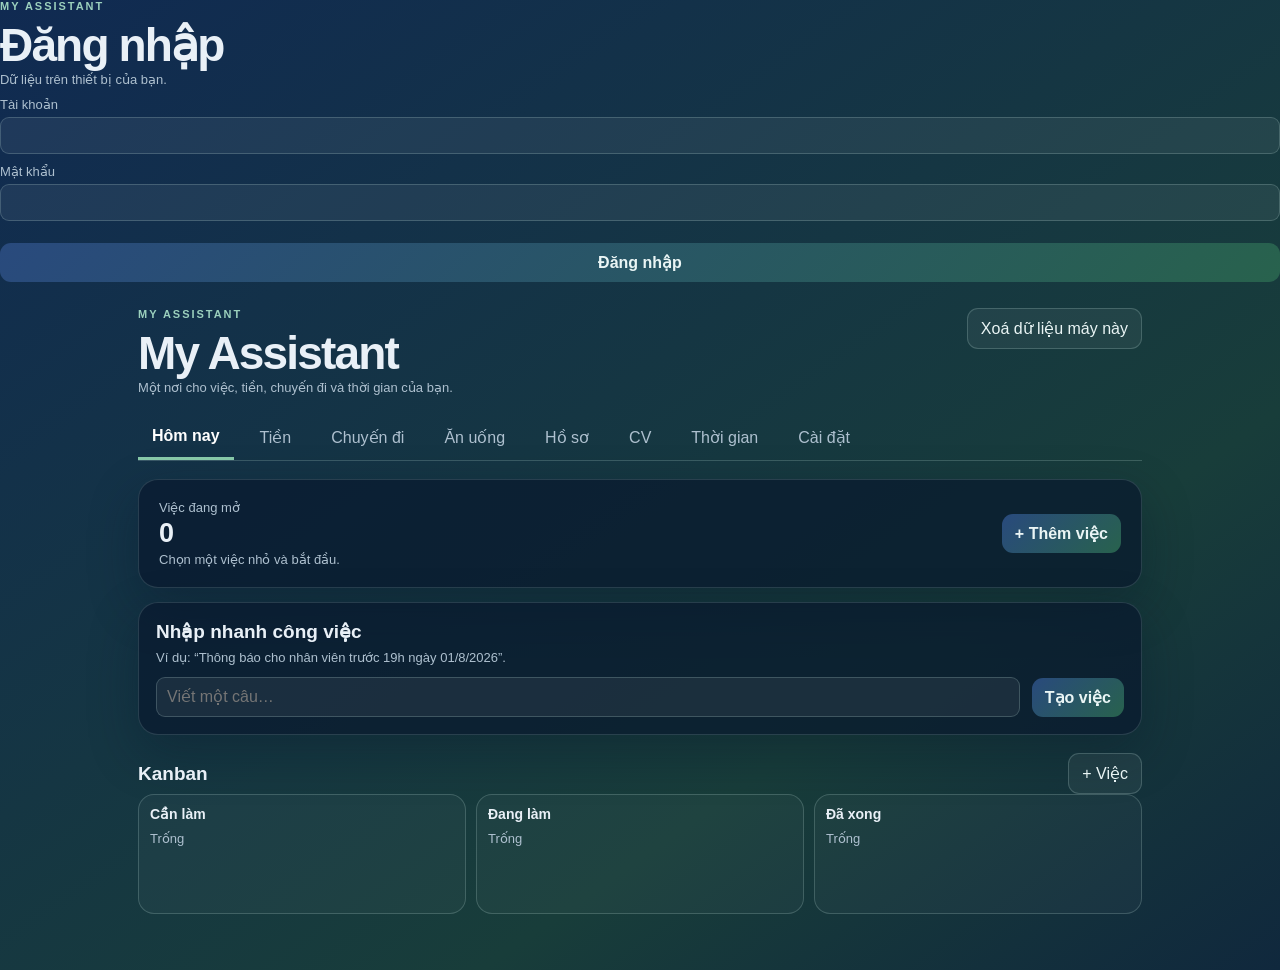
==== docs/index.html @ df16148d "Update index.html" ====
<!doctype html>
<html lang="vi"><head><meta charset="utf-8"><meta name="viewport" content="width=device-width,initial-scale=1,viewport-fit=cover"><meta name="theme-color" content="#18345f"><link rel="manifest" href="manifest.webmanifest"><link rel="stylesheet" href="styles.css"><title>My Assistant</title></head>
<body><div id="loginScreen" class="login-screen"><form id="loginForm" class="login-card"><p class="eyebrow">MY ASSISTANT</p><h1>Đăng nhập</h1><p class="sub">Dữ liệu trên thiết bị của bạn.</p><label>Tài khoản<input id="loginUser" autocomplete="username" required></label><label>Mật khẩu<input id="loginPass" type="password" autocomplete="current-password" required></label><button class="primary wide">Đăng nhập</button><p id="loginError" class="error"></p></form></div><main class="app">
<header><div><p class="eyebrow">MY ASSISTANT</p><h1>My Assistant</h1><p class="sub">Một nơi cho việc, tiền, chuyến đi và thời gian của bạn.</p></div><button id="clearBtn" class="ghost">Xoá dữ liệu máy này</button></header>
<nav id="tabs" class="tabs"><button class="active" data-tab="today">Hôm nay</button><button data-tab="money">Tiền</button><button data-tab="travel">Chuyến đi</button><button data-tab="food">Ăn uống</button><button data-tab="profile">Hồ sơ</button><button data-tab="cv">CV</button><button data-tab="time">Thời gian</button><button data-tab="settings">Cài đặt</button></nav>
<section id="today" class="page active"><div class="hero"><div><span>Việc đang mở</span><strong id="openCount">0</strong><small>Chọn một việc nhỏ và bắt đầu.</small></div><button class="primary" data-action="add-task">+ Thêm việc</button></div><article class="card quick"><h2>Nhập nhanh công việc</h2><p class="muted">Ví dụ: “Thông báo cho nhân viên trước 19h ngày 01/8/2026”.</p><div class="formline"><input id="quickTask" placeholder="Viết một câu…"><button class="primary" data-action="quick-task">Tạo việc</button></div></article><div class="section-title"><h2>Kanban</h2><button class="ghost" data-action="add-task">+ Việc</button></div><div id="kanban" class="kanban"></div></section>
<section id="money" class="page"><div class="section-title"><h2>Tiền & nợ</h2><div><button class="ghost" data-action="add-wallet">+ Tài khoản</button><button class="primary" data-action="add-expense">+ Giao dịch</button></div></div><div id="moneySummary" class="metric"></div><div class="segmented"><button class="active" data-period="month">Tháng</button><button data-period="week">Tuần</button><button data-period="year">Năm</button><button data-period="twoYears">2 năm</button></div><div id="moneyInsights" class="insights"></div><div class="two-col"><article class="card"><h2>Ví & tài khoản</h2><div id="wallets"></div></article><article class="card"><h2>Phân bổ dòng tiền</h2><div id="moneyChart" class="bar-chart"></div></article></div><div class="section-title"><h2>Giao dịch gần đây</h2><button class="ghost" data-action="add-debt">+ Khoản nợ</button></div><div id="expenses"></div><h2 class="subsection">Khoản nợ</h2><div id="debts"></div></section>
<section id="travel" class="page"><div class="section-title"><h2>Chuyến đi</h2><div><button class="ghost" data-action="open-apps-script">Gmail tự động</button><button class="primary" data-action="add-flight">+ Chuyến bay</button></div></div><p class="muted travel-note">Bản GitHub không thể tự đọc Gmail vì quyền riêng tư. Nút “Gmail tự động” mở bản Apps Script để nhập vé, booking, giao dịch và số dư.</p><div id="travelInsights" class="insights"></div><article class="card"><div class="section-title"><h2>Bản đồ chuyến đi</h2><span class="muted">Mở bản đồ khi cần · không dùng API</span></div><div id="tripMap" class="trip-map"></div></article><div class="two-col"><article class="card"><h2>Chuyến bay</h2><div id="flights"></div></article><article class="card"><div class="section-title"><h2>Khách sạn</h2><button class="ghost" data-action="add-hotel">+ Khách sạn</button></div><div id="hotels"></div></article></div></section>
<section id="food" class="page"><div class="section-title"><h2>Thực đơn gợi ý</h2><button class="primary" data-action="add-meal">+ Lưu món</button></div><div id="meals" class="cards"></div></section>
<section id="profile" class="page"><div class="section-title"><h2>Hồ sơ cá nhân</h2><button class="primary" data-action="edit-profile">Cập nhật</button></div><div id="profileCard" class="card"></div></section>
<section id="cv" class="page"><div class="section-title"><h2>CV</h2><button class="primary" data-action="add-cv">+ Lưu CV</button></div><div id="cvs" class="cards"></div></section>
<section id="time" class="page"><div class="hero"><div><span>Đang theo dõi</span><strong id="activeLabel">Chưa bắt đầu</strong><small id="activeTime">00:00:00</small></div><button id="stopBtn" class="stop" disabled>Dừng</button></div><div class="quick-buttons"><button data-kind="work">💼 Công việc</button><button data-kind="dead">🫥 Thời gian chết</button><button data-kind="travel">🚗 Di chuyển</button><button data-kind="sleep">😴 Ngủ</button><button data-kind="other">🌿 Khác</button></div><div class="two-col"><article class="card"><div class="section-title"><h2>Hôm nay</h2><input id="datePick" type="date"></div><div id="todayStats" class="stats"></div><div id="dayBar" class="bar"></div><div id="legend" class="legend"></div></article><article class="card"><h2>Sleep debt</h2><p class="muted">Mục tiêu <input id="targetSleep" type="number" min="4" max="12" step="0.5" value="8"> giờ/đêm</p><div class="sleep"><b id="sleepHours">0h 0m</b><span id="sleepDebt">Thiếu 56h 0m so với mục tiêu</span></div></article></div><article class="card"><div class="section-title"><h2>Dòng thời gian</h2><button id="exportBtn" class="ghost">Xuất CSV</button></div><div id="entries"></div></article></section>
<section id="settings" class="page"><div class="section-title"><h2>Cài đặt & tài khoản</h2><button class="ghost" data-action="logout">Đăng xuất</button></div><article class="card"><h2>Tạo tài khoản dùng chung</h2><p class="muted">Tạo tài khoản cho người thân/đồng đội dùng ké lịch và nhắc việc của bạn.</p><div class="formline"><input id="newUserName" placeholder="Tên tài khoản"><button class="primary" data-action="create-user">Tạo tài khoản</button></div><p id="generatedPassword" class="success"></p><div id="accounts" class="accounts"></div></article><article class="card"><h2>Người cùng lịch</h2><p class="muted">Chọn tài khoản được xem và nhận nhắc từ lịch trình hiện tại.</p><div class="formline"><select id="shareUser"></select><button class="primary" data-action="share-user">Thêm vào lịch</button></div><div id="sharedUsers" class="accounts"></div></article><article class="card"><h2>Nhắc nhau</h2><p class="muted">Bản GitHub Pages lưu cài đặt trên thiết bị. Muốn gửi email thật cho thành viên, hãy dùng bản Apps Script và cấu hình email/Google Calendar cho từng người.</p></article></section>
<dialog id="dialog"><form method="dialog" id="form"><div class="section-title"><h2 id="dialogTitle">Thêm</h2><button type="button" class="ghost" onclick="dialog.close()">Đóng</button></div><div id="fields"></div><button class="primary wide">Lưu</button></form></dialog><div id="toast"></div></main><script src="app.js"></script></body></html>
---- docs/styles.css ----
:root{font-family:ui-sans-serif,-apple-system,BlinkMacSystemFont,"Segoe UI",sans-serif;color:#e9f0f7;background:#0e203c;--line:#bfe0dc38;--muted:#aec0cf}*{box-sizing:border-box}body{margin:0;min-height:100vh;background:linear-gradient(145deg,#102a52,#183d3a 70%,#10283d)}button,input,textarea{font:inherit}button{cursor:pointer}.app{max-width:1040px;margin:auto;padding:26px 18px 56px}header,.section-title,.hero,.formline,.row,.tabs,.quick-buttons{display:flex;align-items:center;justify-content:space-between;gap:12px}header{align-items:flex-start;margin-bottom:20px}.eyebrow{font-size:11px;letter-spacing:.18em;color:#9bd0bd;font-weight:700;margin:0 0 6px}.sub,.muted,small{color:var(--muted);font-size:13px}h1,h2,h3,p{margin:0}h1{font-size:clamp(29px,6vw,46px);letter-spacing:-.04em}h2{font-size:19px}.tabs{justify-content:flex-start;overflow:auto;border-bottom:1px solid var(--line);margin-bottom:18px}.tabs button{background:transparent;border:0;color:var(--muted);padding:12px 14px;white-space:nowrap}.tabs button.active{color:#fff;border-bottom:3px solid #86c8a8;font-weight:700}.page{display:none}.page.active{display:block}.hero,.card,.metric{background:rgba(8,23,45,.68);border:1px solid rgba(190,225,221,.16);border-radius:20px;box-shadow:0 18px 50px #07152b55}.hero{padding:20px;margin-bottom:14px}.hero span,.hero small{display:block;color:var(--muted);font-size:13px}.hero strong{display:block;font-size:27px;margin:3px 0}.card{padding:17px;margin-bottom:14px}.metric{padding:18px;margin-bottom:14px}.metric span,.metric small{display:block;color:var(--muted)}.metric strong{display:block;font-size:27px;margin:4px 0}.primary,.ghost,.stop,.quick-buttons button{border-radius:11px;padding:10px 13px;border:1px solid var(--line);color:#eaf5f5;background:#ffffff0e}.primary{background:linear-gradient(135deg,#294a7d,#28624d);border:0;font-weight:700}.stop{background:#d96d78;color:#fff;border:0}.stop:disabled{opacity:.4}.wide{width:100%;margin-top:12px}.quick{margin-bottom:18px}.quick h2{margin-bottom:7px}.formline{justify-content:flex-start;margin-top:12px}.formline input{flex:1}.formline input,input,textarea{background:#ffffff10;color:#fff;border:1px solid var(--line);border-radius:9px;padding:10px}textarea{min-height:90px;width:100%;resize:vertical}label{display:grid;gap:5px;color:var(--muted);font-size:13px;margin:10px 0}.two-col{display:grid;grid-template-columns:1fr 1fr;gap:14px}.insights{display:grid;grid-template-columns:repeat(4,1fr);gap:10px;margin-bottom:14px}.mini{background:#ffffff0b;border:1px solid var(--line);border-radius:14px;padding:13px}.mini small{display:block}.mini b{display:block;color:#fff;font-size:19px;margin-top:5px}.segmented{display:flex;gap:6px;overflow:auto;margin-bottom:14px}.segmented button{background:#ffffff0b;color:var(--muted);border:1px solid var(--line);border-radius:99px;padding:8px 12px}.segmented button.active{background:#28624d;color:#fff}.row{padding:12px 0;border-bottom:1px solid #ffffff13}.row:last-child{border-bottom:0}.row>div{display:grid;gap:3px;min-width:0;flex:1}.row b{font-size:14px}.row button,.kanban-card button{background:#ffffff0b;color:#c5e4dc;border:1px solid var(--line);border-radius:8px;padding:6px 8px;font-size:12px}.positive{color:#86c8a8}.subsection{margin:20px 0 10px}.bar-chart>div{display:grid;grid-template-columns:1fr auto;gap:5px;margin:10px 0;font-size:13px}.bar-chart i{height:8px;background:#86c8a8;border-radius:5px;grid-column:1/-1}.cards{display:grid;gap:12px}.kanban{display:grid;grid-template-columns:repeat(3,1fr);gap:10px}.kanban-col{background:#ffffff08;border:1px solid var(--line);border-radius:16px;padding:11px;min-height:120px}.kanban-col h3{font-size:14px;margin-bottom:9px}.kanban-card{background:#0d2745;border:1px solid var(--line);border-radius:12px;padding:10px;margin-bottom:8px;display:grid;gap:7px}.kanban-card span{color:var(--muted);font-size:12px}.kanban-card div{display:flex;gap:5px;flex-wrap:wrap}.profile-grid{display:grid;grid-template-columns:170px 1fr;gap:12px}.profile-grid span{color:#fff}.quick-buttons{flex-wrap:wrap;justify-content:flex-start;margin-bottom:14px}.quick-buttons button{flex:1;min-width:130px}.stats{display:flex;gap:18px;flex-wrap:wrap;margin:16px 0}.stats b{display:block;font-size:21px}.stats span{color:var(--muted);font-size:12px}.bar{height:16px;display:flex;border-radius:9px;overflow:hidden;background:#ffffff12}.bar i{height:100%}.legend{display:flex;gap:10px;flex-wrap:wrap;margin-top:12px;color:var(--muted);font-size:12px}.sleep{margin-top:20px;padding:18px;border-radius:14px;background:#163353}.sleep b{font-size:24px;display:block}.sleep span{display:block;color:var(--muted);margin-top:5px}dialog{background:#102a47;color:#fff;border:1px solid var(--line);border-radius:18px;width:min(500px,calc(100% - 28px));padding:0}dialog::backdrop{background:#061425aa}dialog form{padding:18px}#toast{position:fixed;bottom:20px;left:50%;transform:translateX(-50%);background:#163c35;color:#fff;padding:11px 16px;border-radius:10px;display:none}#toast.show{display:block}
@media(max-width:720px){.app{padding:20px 13px 42px}.two-col,.kanban{grid-template-columns:1fr}.insights{grid-template-columns:repeat(2,1fr)}.section-title{align-items:flex-start}.section-title>div{display:flex;flex-wrap:wrap;gap:5px}.profile-grid{grid-template-columns:1fr;gap:3px}.profile-grid b{margin-top:8px}.row{align-items:flex-start;flex-wrap:wrap}.row>span{display:flex;gap:4px}.formline{align-items:stretch;flex-direction:column}.formline input,.formline button{width:100%}.tabs button{padding:11px 10px;font-size:13px}}
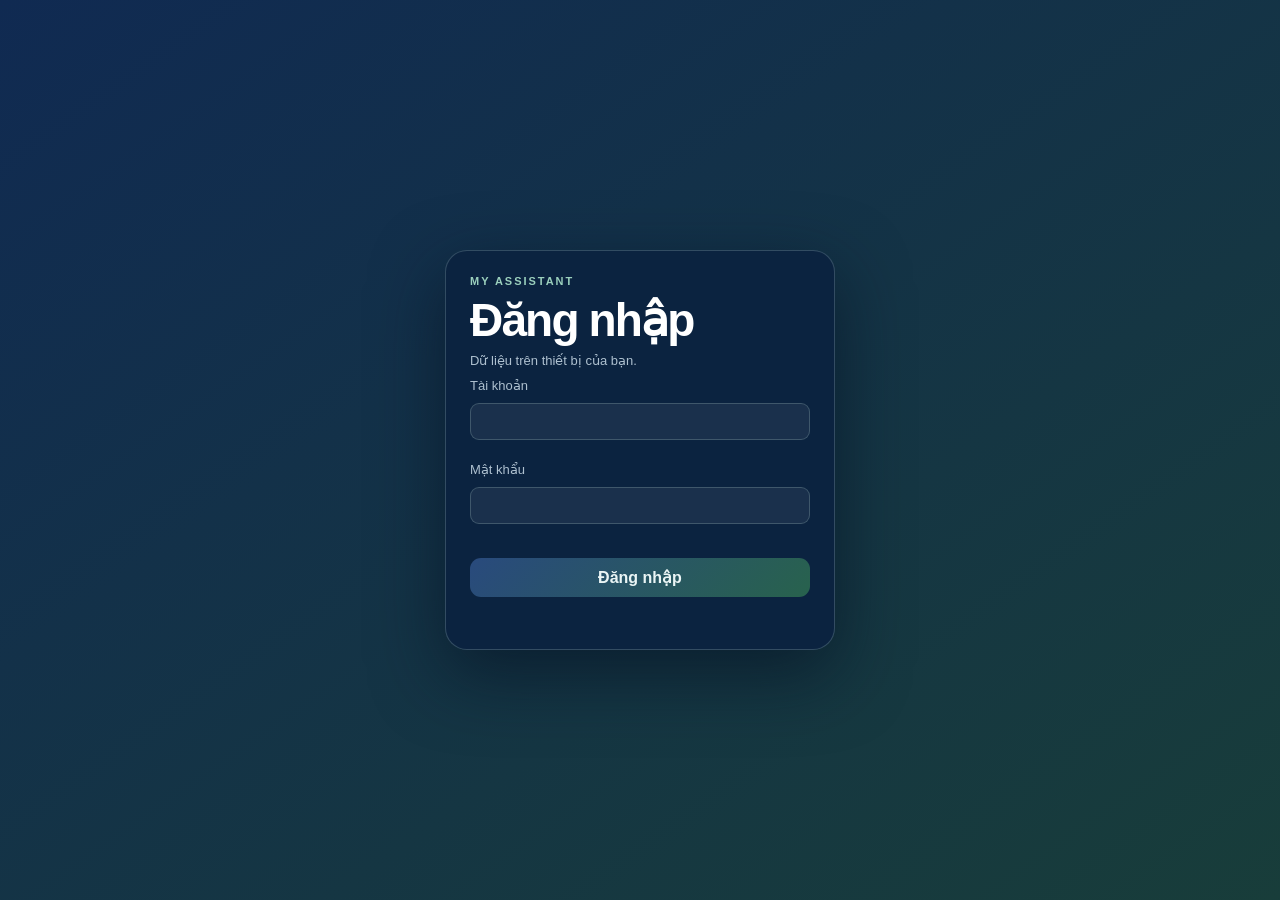
==== commit 513bdee7: "Lock app UI until login and add critical styles" ====
--- a/docs/index.html
+++ b/docs/index.html
@@ -1,4 +1,5 @@
 <!doctype html>
+<style>.app{display:none}.app.ready{display:block}.login-screen{position:fixed;inset:0;z-index:99;display:grid;place-items:center;background:#102a52;color:#fff;padding:20px}.login-screen.hidden{display:none}.login-card{width:min(390px,100%);padding:24px;background:#0b2340;border-radius:20px}.login-card input{display:block;width:100%;padding:10px;margin:5px 0 12px}</style>
 <html lang="vi"><head><meta charset="utf-8"><meta name="viewport" content="width=device-width,initial-scale=1,viewport-fit=cover"><meta name="theme-color" content="#18345f"><link rel="manifest" href="manifest.webmanifest"><link rel="stylesheet" href="styles.css"><title>My Assistant</title></head>
 <body><div id="loginScreen" class="login-screen"><form id="loginForm" class="login-card"><p class="eyebrow">MY ASSISTANT</p><h1>Đăng nhập</h1><p class="sub">Dữ liệu trên thiết bị của bạn.</p><label>Tài khoản<input id="loginUser" autocomplete="username" required></label><label>Mật khẩu<input id="loginPass" type="password" autocomplete="current-password" required></label><button class="primary wide">Đăng nhập</button><p id="loginError" class="error"></p></form></div><main class="app">
 <header><div><p class="eyebrow">MY ASSISTANT</p><h1>My Assistant</h1><p class="sub">Một nơi cho việc, tiền, chuyến đi và thời gian của bạn.</p></div><button id="clearBtn" class="ghost">Xoá dữ liệu máy này</button></header>
--- a/docs/styles.css
+++ b/docs/styles.css
@@ -1,2 +1,6 @@
 :root{font-family:ui-sans-serif,-apple-system,BlinkMacSystemFont,"Segoe UI",sans-serif;color:#e9f0f7;background:#0e203c;--line:#bfe0dc38;--muted:#aec0cf}*{box-sizing:border-box}body{margin:0;min-height:100vh;background:linear-gradient(145deg,#102a52,#183d3a 70%,#10283d)}button,input,textarea{font:inherit}button{cursor:pointer}.app{max-width:1040px;margin:auto;padding:26px 18px 56px}header,.section-title,.hero,.formline,.row,.tabs,.quick-buttons{display:flex;align-items:center;justify-content:space-between;gap:12px}header{align-items:flex-start;margin-bottom:20px}.eyebrow{font-size:11px;letter-spacing:.18em;color:#9bd0bd;font-weight:700;margin:0 0 6px}.sub,.muted,small{color:var(--muted);font-size:13px}h1,h2,h3,p{margin:0}h1{font-size:clamp(29px,6vw,46px);letter-spacing:-.04em}h2{font-size:19px}.tabs{justify-content:flex-start;overflow:auto;border-bottom:1px solid var(--line);margin-bottom:18px}.tabs button{background:transparent;border:0;color:var(--muted);padding:12px 14px;white-space:nowrap}.tabs button.active{color:#fff;border-bottom:3px solid #86c8a8;font-weight:700}.page{display:none}.page.active{display:block}.hero,.card,.metric{background:rgba(8,23,45,.68);border:1px solid rgba(190,225,221,.16);border-radius:20px;box-shadow:0 18px 50px #07152b55}.hero{padding:20px;margin-bottom:14px}.hero span,.hero small{display:block;color:var(--muted);font-size:13px}.hero strong{display:block;font-size:27px;margin:3px 0}.card{padding:17px;margin-bottom:14px}.metric{padding:18px;margin-bottom:14px}.metric span,.metric small{display:block;color:var(--muted)}.metric strong{display:block;font-size:27px;margin:4px 0}.primary,.ghost,.stop,.quick-buttons button{border-radius:11px;padding:10px 13px;border:1px solid var(--line);color:#eaf5f5;background:#ffffff0e}.primary{background:linear-gradient(135deg,#294a7d,#28624d);border:0;font-weight:700}.stop{background:#d96d78;color:#fff;border:0}.stop:disabled{opacity:.4}.wide{width:100%;margin-top:12px}.quick{margin-bottom:18px}.quick h2{margin-bottom:7px}.formline{justify-content:flex-start;margin-top:12px}.formline input{flex:1}.formline input,input,textarea{background:#ffffff10;color:#fff;border:1px solid var(--line);border-radius:9px;padding:10px}textarea{min-height:90px;width:100%;resize:vertical}label{display:grid;gap:5px;color:var(--muted);font-size:13px;margin:10px 0}.two-col{display:grid;grid-template-columns:1fr 1fr;gap:14px}.insights{display:grid;grid-template-columns:repeat(4,1fr);gap:10px;margin-bottom:14px}.mini{background:#ffffff0b;border:1px solid var(--line);border-radius:14px;padding:13px}.mini small{display:block}.mini b{display:block;color:#fff;font-size:19px;margin-top:5px}.segmented{display:flex;gap:6px;overflow:auto;margin-bottom:14px}.segmented button{background:#ffffff0b;color:var(--muted);border:1px solid var(--line);border-radius:99px;padding:8px 12px}.segmented button.active{background:#28624d;color:#fff}.row{padding:12px 0;border-bottom:1px solid #ffffff13}.row:last-child{border-bottom:0}.row>div{display:grid;gap:3px;min-width:0;flex:1}.row b{font-size:14px}.row button,.kanban-card button{background:#ffffff0b;color:#c5e4dc;border:1px solid var(--line);border-radius:8px;padding:6px 8px;font-size:12px}.positive{color:#86c8a8}.subsection{margin:20px 0 10px}.bar-chart>div{display:grid;grid-template-columns:1fr auto;gap:5px;margin:10px 0;font-size:13px}.bar-chart i{height:8px;background:#86c8a8;border-radius:5px;grid-column:1/-1}.cards{display:grid;gap:12px}.kanban{display:grid;grid-template-columns:repeat(3,1fr);gap:10px}.kanban-col{background:#ffffff08;border:1px solid var(--line);border-radius:16px;padding:11px;min-height:120px}.kanban-col h3{font-size:14px;margin-bottom:9px}.kanban-card{background:#0d2745;border:1px solid var(--line);border-radius:12px;padding:10px;margin-bottom:8px;display:grid;gap:7px}.kanban-card span{color:var(--muted);font-size:12px}.kanban-card div{display:flex;gap:5px;flex-wrap:wrap}.profile-grid{display:grid;grid-template-columns:170px 1fr;gap:12px}.profile-grid span{color:#fff}.quick-buttons{flex-wrap:wrap;justify-content:flex-start;margin-bottom:14px}.quick-buttons button{flex:1;min-width:130px}.stats{display:flex;gap:18px;flex-wrap:wrap;margin:16px 0}.stats b{display:block;font-size:21px}.stats span{color:var(--muted);font-size:12px}.bar{height:16px;display:flex;border-radius:9px;overflow:hidden;background:#ffffff12}.bar i{height:100%}.legend{display:flex;gap:10px;flex-wrap:wrap;margin-top:12px;color:var(--muted);font-size:12px}.sleep{margin-top:20px;padding:18px;border-radius:14px;background:#163353}.sleep b{font-size:24px;display:block}.sleep span{display:block;color:var(--muted);margin-top:5px}dialog{background:#102a47;color:#fff;border:1px solid var(--line);border-radius:18px;width:min(500px,calc(100% - 28px));padding:0}dialog::backdrop{background:#061425aa}dialog form{padding:18px}#toast{position:fixed;bottom:20px;left:50%;transform:translateX(-50%);background:#163c35;color:#fff;padding:11px 16px;border-radius:10px;display:none}#toast.show{display:block}
 @media(max-width:720px){.app{padding:20px 13px 42px}.two-col,.kanban{grid-template-columns:1fr}.insights{grid-template-columns:repeat(2,1fr)}.section-title{align-items:flex-start}.section-title>div{display:flex;flex-wrap:wrap;gap:5px}.profile-grid{grid-template-columns:1fr;gap:3px}.profile-grid b{margin-top:8px}.row{align-items:flex-start;flex-wrap:wrap}.row>span{display:flex;gap:4px}.formline{align-items:stretch;flex-direction:column}.formline input,.formline button{width:100%}.tabs button{padding:11px 10px;font-size:13px}}
+:root{--login-bg:#0b2340}
+.login-screen{position:fixed;inset:0;z-index:20;display:grid;place-items:center;padding:20px;background:linear-gradient(145deg,#102a52,#183d3a)}.login-screen.hidden{display:none}.login-card{width:min(390px,100%);padding:24px;border-radius:22px;background:#0b2340ef;border:1px solid #bfe0dc38;box-shadow:0 24px 70px #061425aa}.login-card h1{margin:0 0 6px}.error{color:#f3a2a8;font-size:13px;min-height:18px;margin-top:10px}.success{color:#9bd0bd;margin-top:10px;overflow-wrap:anywhere}
+:root{--login-bg:#0b2340}
+.travel-note{margin:-8px 0 14px}.trip-map{display:flex;gap:8px;flex-wrap:wrap;min-height:48px}.map-pin{display:inline-flex;gap:7px;align-items:center;padding:10px 12px;border:1px solid var(--line);border-radius:12px;color:#d8efe8;text-decoration:none;background:#ffffff09}.map-pin span{color:#9bd0bd}
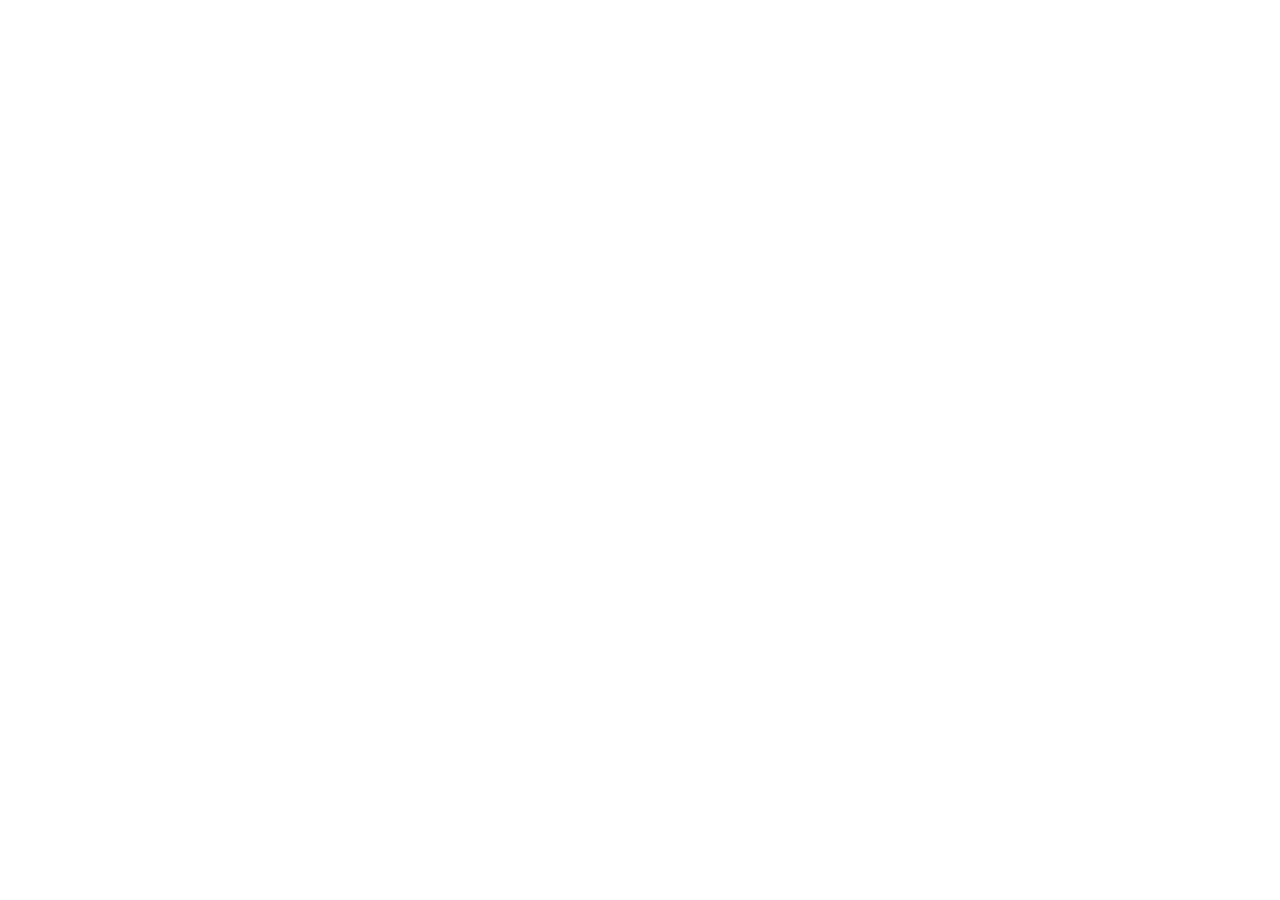
==== commit f0289202: "Deploy canonical app and unify GitHub data entry" ====
--- a/docs/index.html
+++ b/docs/index.html
@@ -1,4 +1,12 @@
 <!doctype html>
+<script>
+  // GitHub Pages is a launcher for the canonical Google-backed app.
+  // Add ?offline=1 only to intentionally use the separate on-device copy.
+  if (!new URLSearchParams(location.search).has('offline')) {
+    location.replace('https://script.google.com/macros/s/AKfycbzbU9s1CSHeRPmjRMSUTrCXw_gA6_l9JX3RbGvTMdT1Cfzx0UDZ0eU0-rTEAWoa8WVJSA/exec' + location.hash);
+  }
+</script>
+<script src="https://cdn.sheetjs.com/xlsx-0.20.3/package/dist/xlsx.full.min.js"></script>
 <style>.app{display:none}.app.ready{display:block}.login-screen{position:fixed;inset:0;z-index:99;display:grid;place-items:center;background:#102a52;color:#fff;padding:20px}.login-screen.hidden{display:none}.login-card{width:min(390px,100%);padding:24px;background:#0b2340;border-radius:20px}.login-card input{display:block;width:100%;padding:10px;margin:5px 0 12px}</style>
 <html lang="vi"><head><meta charset="utf-8"><meta name="viewport" content="width=device-width,initial-scale=1,viewport-fit=cover"><meta name="theme-color" content="#18345f"><link rel="manifest" href="manifest.webmanifest"><link rel="stylesheet" href="styles.css"><title>My Assistant</title></head>
 <body><div id="loginScreen" class="login-screen"><form id="loginForm" class="login-card"><p class="eyebrow">MY ASSISTANT</p><h1>Đăng nhập</h1><p class="sub">Dữ liệu trên thiết bị của bạn.</p><label>Tài khoản<input id="loginUser" autocomplete="username" required></label><label>Mật khẩu<input id="loginPass" type="password" autocomplete="current-password" required></label><button class="primary wide">Đăng nhập</button><p id="loginError" class="error"></p></form></div><main class="app">
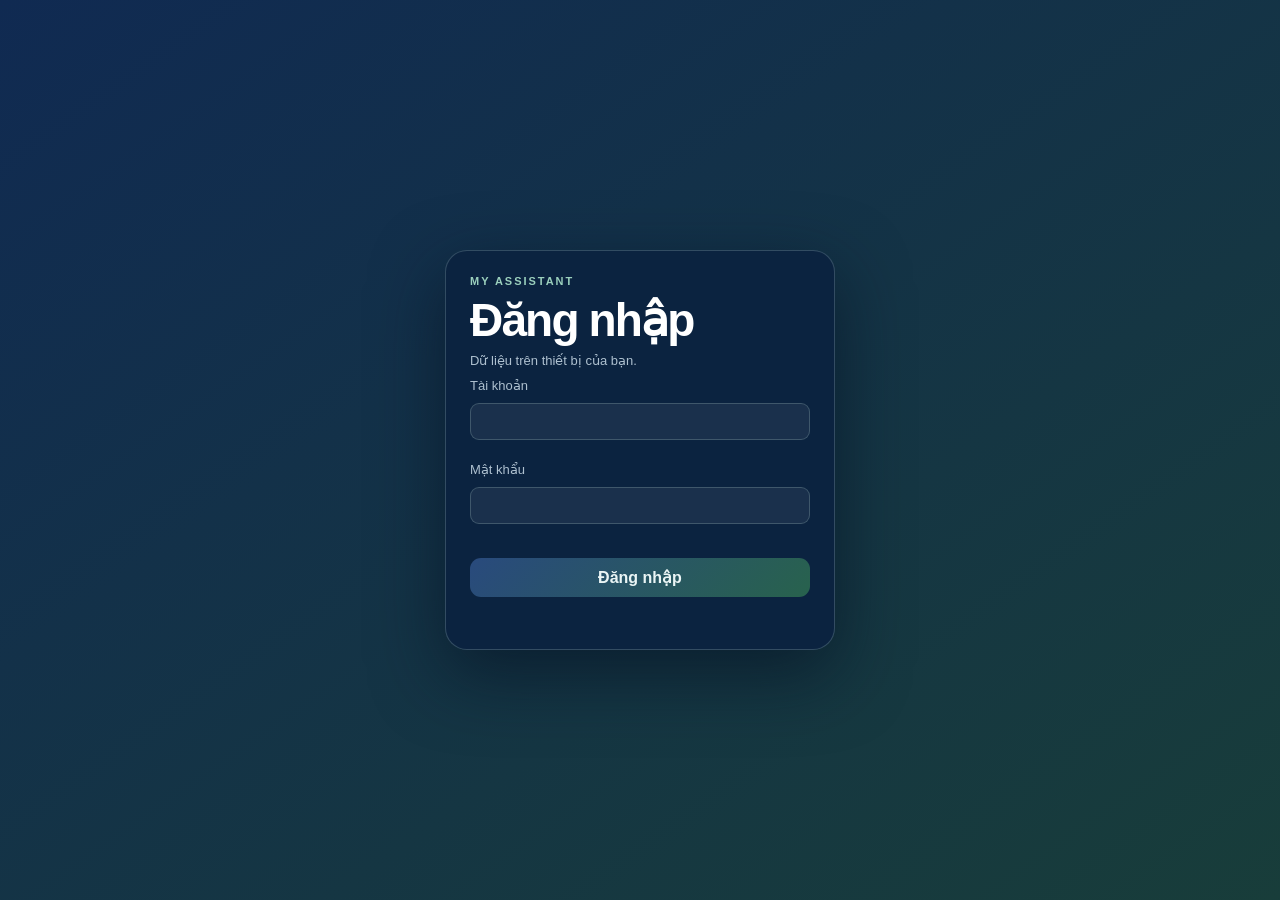
==== commit fe4c5291: "Restore standalone mobile app and time tracking" ====
--- a/docs/index.html
+++ b/docs/index.html
@@ -1,11 +1,4 @@
 <!doctype html>
-<script>
-  // GitHub Pages is a launcher for the canonical Google-backed app.
-  // Add ?offline=1 only to intentionally use the separate on-device copy.
-  if (!new URLSearchParams(location.search).has('offline')) {
-    location.replace('https://script.google.com/macros/s/AKfycbzbU9s1CSHeRPmjRMSUTrCXw_gA6_l9JX3RbGvTMdT1Cfzx0UDZ0eU0-rTEAWoa8WVJSA/exec' + location.hash);
-  }
-</script>
 <script src="https://cdn.sheetjs.com/xlsx-0.20.3/package/dist/xlsx.full.min.js"></script>
 <style>.app{display:none}.app.ready{display:block}.login-screen{position:fixed;inset:0;z-index:99;display:grid;place-items:center;background:#102a52;color:#fff;padding:20px}.login-screen.hidden{display:none}.login-card{width:min(390px,100%);padding:24px;background:#0b2340;border-radius:20px}.login-card input{display:block;width:100%;padding:10px;margin:5px 0 12px}</style>
 <html lang="vi"><head><meta charset="utf-8"><meta name="viewport" content="width=device-width,initial-scale=1,viewport-fit=cover"><meta name="theme-color" content="#18345f"><link rel="manifest" href="manifest.webmanifest"><link rel="stylesheet" href="styles.css"><title>My Assistant</title></head>
@@ -18,6 +11,6 @@
 <section id="food" class="page"><div class="section-title"><h2>Thực đơn gợi ý</h2><button class="primary" data-action="add-meal">+ Lưu món</button></div><div id="meals" class="cards"></div></section>
 <section id="profile" class="page"><div class="section-title"><h2>Hồ sơ cá nhân</h2><button class="primary" data-action="edit-profile">Cập nhật</button></div><div id="profileCard" class="card"></div></section>
 <section id="cv" class="page"><div class="section-title"><h2>CV</h2><button class="primary" data-action="add-cv">+ Lưu CV</button></div><div id="cvs" class="cards"></div></section>
-<section id="time" class="page"><div class="hero"><div><span>Đang theo dõi</span><strong id="activeLabel">Chưa bắt đầu</strong><small id="activeTime">00:00:00</small></div><button id="stopBtn" class="stop" disabled>Dừng</button></div><div class="quick-buttons"><button data-kind="work">💼 Công việc</button><button data-kind="dead">🫥 Thời gian chết</button><button data-kind="travel">🚗 Di chuyển</button><button data-kind="sleep">😴 Ngủ</button><button data-kind="other">🌿 Khác</button></div><div class="two-col"><article class="card"><div class="section-title"><h2>Hôm nay</h2><input id="datePick" type="date"></div><div id="todayStats" class="stats"></div><div id="dayBar" class="bar"></div><div id="legend" class="legend"></div></article><article class="card"><h2>Sleep debt</h2><p class="muted">Mục tiêu <input id="targetSleep" type="number" min="4" max="12" step="0.5" value="8"> giờ/đêm</p><div class="sleep"><b id="sleepHours">0h 0m</b><span id="sleepDebt">Thiếu 56h 0m so với mục tiêu</span></div></article></div><article class="card"><div class="section-title"><h2>Dòng thời gian</h2><button id="exportBtn" class="ghost">Xuất CSV</button></div><div id="entries"></div></article></section>
+<section id="time" class="page"><div class="hero"><div><span>Đang theo dõi</span><strong id="activeLabel">Chưa bắt đầu</strong><small id="activeTime">00:00:00</small></div><button id="stopBtn" class="stop" disabled>Dừng</button></div><div class="quick-buttons"><button data-kind="work">💼 Công việc</button><button data-kind="dead">🫥 Thời gian chết</button><button data-kind="travel">🚗 Di chuyển</button><button data-kind="sleep">😴 Ngủ</button><button data-kind="play">🎉 Đi chơi</button><button data-kind="personal">🧍 Cá nhân</button><button data-kind="walk">🚶 Đi bộ</button><button data-kind="exercise">🏃 Thể dục</button><button data-kind="meal">🍜 Ăn uống</button><button data-kind="other">🌿 Khác</button></div><div class="two-col"><article class="card"><div class="section-title"><h2>Hôm nay</h2><input id="datePick" type="date"></div><div id="todayStats" class="stats"></div><div id="dayBar" class="bar"></div><div id="legend" class="legend"></div></article><article class="card"><h2>Sleep debt</h2><p class="muted">Mục tiêu <input id="targetSleep" type="number" min="4" max="12" step="0.5" value="8"> giờ/đêm</p><div class="sleep"><b id="sleepHours">0h 0m</b><span id="sleepDebt">Thiếu 56h 0m so với mục tiêu</span></div></article></div><article class="card"><div class="section-title"><h2>Dòng thời gian</h2><button id="exportBtn" class="ghost">Xuất CSV</button></div><div id="entries"></div></article></section>
 <section id="settings" class="page"><div class="section-title"><h2>Cài đặt & tài khoản</h2><button class="ghost" data-action="logout">Đăng xuất</button></div><article class="card"><h2>Tạo tài khoản dùng chung</h2><p class="muted">Tạo tài khoản cho người thân/đồng đội dùng ké lịch và nhắc việc của bạn.</p><div class="formline"><input id="newUserName" placeholder="Tên tài khoản"><button class="primary" data-action="create-user">Tạo tài khoản</button></div><p id="generatedPassword" class="success"></p><div id="accounts" class="accounts"></div></article><article class="card"><h2>Người cùng lịch</h2><p class="muted">Chọn tài khoản được xem và nhận nhắc từ lịch trình hiện tại.</p><div class="formline"><select id="shareUser"></select><button class="primary" data-action="share-user">Thêm vào lịch</button></div><div id="sharedUsers" class="accounts"></div></article><article class="card"><h2>Nhắc nhau</h2><p class="muted">Bản GitHub Pages lưu cài đặt trên thiết bị. Muốn gửi email thật cho thành viên, hãy dùng bản Apps Script và cấu hình email/Google Calendar cho từng người.</p></article></section>
 <dialog id="dialog"><form method="dialog" id="form"><div class="section-title"><h2 id="dialogTitle">Thêm</h2><button type="button" class="ghost" onclick="dialog.close()">Đóng</button></div><div id="fields"></div><button class="primary wide">Lưu</button></form></dialog><div id="toast"></div></main><script src="app.js"></script></body></html>
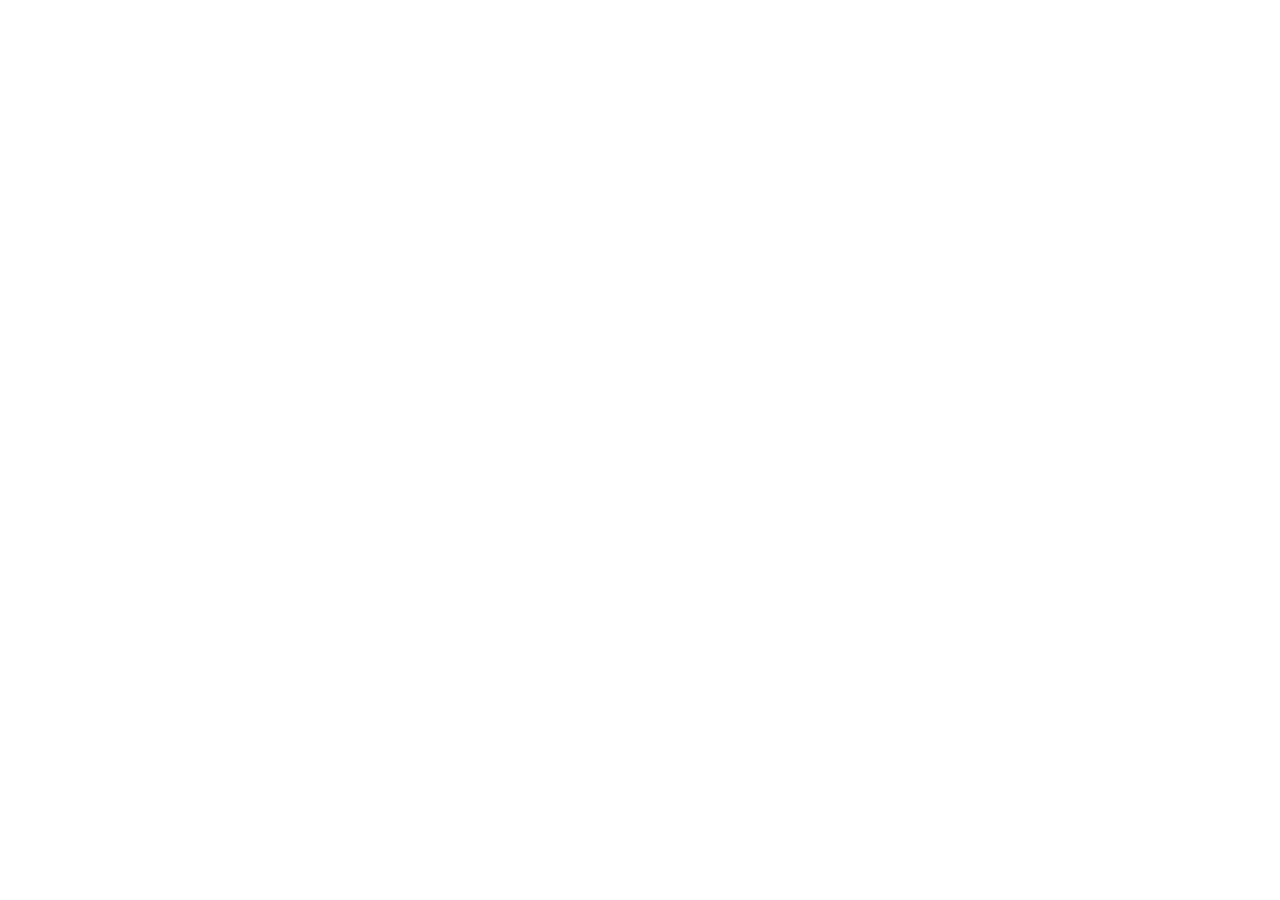
==== commit 2537d089: "Unify mobile app and add iPhone profile" ====
--- a/docs/index.html
+++ b/docs/index.html
@@ -1,16 +1,24 @@
 <!doctype html>
-<script src="https://cdn.sheetjs.com/xlsx-0.20.3/package/dist/xlsx.full.min.js"></script>
-<style>.app{display:none}.app.ready{display:block}.login-screen{position:fixed;inset:0;z-index:99;display:grid;place-items:center;background:#102a52;color:#fff;padding:20px}.login-screen.hidden{display:none}.login-card{width:min(390px,100%);padding:24px;background:#0b2340;border-radius:20px}.login-card input{display:block;width:100%;padding:10px;margin:5px 0 12px}</style>
-<html lang="vi"><head><meta charset="utf-8"><meta name="viewport" content="width=device-width,initial-scale=1,viewport-fit=cover"><meta name="theme-color" content="#18345f"><link rel="manifest" href="manifest.webmanifest"><link rel="stylesheet" href="styles.css"><title>My Assistant</title></head>
-<body><div id="loginScreen" class="login-screen"><form id="loginForm" class="login-card"><p class="eyebrow">MY ASSISTANT</p><h1>Đăng nhập</h1><p class="sub">Dữ liệu trên thiết bị của bạn.</p><label>Tài khoản<input id="loginUser" autocomplete="username" required></label><label>Mật khẩu<input id="loginPass" type="password" autocomplete="current-password" required></label><button class="primary wide">Đăng nhập</button><p id="loginError" class="error"></p></form></div><main class="app">
-<header><div><p class="eyebrow">MY ASSISTANT</p><h1>My Assistant</h1><p class="sub">Một nơi cho việc, tiền, chuyến đi và thời gian của bạn.</p></div><button id="clearBtn" class="ghost">Xoá dữ liệu máy này</button></header>
-<nav id="tabs" class="tabs"><button class="active" data-tab="today">Hôm nay</button><button data-tab="money">Tiền</button><button data-tab="travel">Chuyến đi</button><button data-tab="food">Ăn uống</button><button data-tab="profile">Hồ sơ</button><button data-tab="cv">CV</button><button data-tab="time">Thời gian</button><button data-tab="settings">Cài đặt</button></nav>
-<section id="today" class="page active"><div class="hero"><div><span>Việc đang mở</span><strong id="openCount">0</strong><small>Chọn một việc nhỏ và bắt đầu.</small></div><button class="primary" data-action="add-task">+ Thêm việc</button></div><article class="card quick"><h2>Nhập nhanh công việc</h2><p class="muted">Ví dụ: “Thông báo cho nhân viên trước 19h ngày 01/8/2026”.</p><div class="formline"><input id="quickTask" placeholder="Viết một câu…"><button class="primary" data-action="quick-task">Tạo việc</button></div></article><div class="section-title"><h2>Kanban</h2><button class="ghost" data-action="add-task">+ Việc</button></div><div id="kanban" class="kanban"></div></section>
-<section id="money" class="page"><div class="section-title"><h2>Tiền & nợ</h2><div><button class="ghost" data-action="add-wallet">+ Tài khoản</button><button class="primary" data-action="add-expense">+ Giao dịch</button></div></div><div id="moneySummary" class="metric"></div><div class="segmented"><button class="active" data-period="month">Tháng</button><button data-period="week">Tuần</button><button data-period="year">Năm</button><button data-period="twoYears">2 năm</button></div><div id="moneyInsights" class="insights"></div><div class="two-col"><article class="card"><h2>Ví & tài khoản</h2><div id="wallets"></div></article><article class="card"><h2>Phân bổ dòng tiền</h2><div id="moneyChart" class="bar-chart"></div></article></div><div class="section-title"><h2>Giao dịch gần đây</h2><button class="ghost" data-action="add-debt">+ Khoản nợ</button></div><div id="expenses"></div><h2 class="subsection">Khoản nợ</h2><div id="debts"></div></section>
-<section id="travel" class="page"><div class="section-title"><h2>Chuyến đi</h2><div><button class="ghost" data-action="open-apps-script">Gmail tự động</button><button class="primary" data-action="add-flight">+ Chuyến bay</button></div></div><p class="muted travel-note">Bản GitHub không thể tự đọc Gmail vì quyền riêng tư. Nút “Gmail tự động” mở bản Apps Script để nhập vé, booking, giao dịch và số dư.</p><div id="travelInsights" class="insights"></div><article class="card"><div class="section-title"><h2>Bản đồ chuyến đi</h2><span class="muted">Mở bản đồ khi cần · không dùng API</span></div><div id="tripMap" class="trip-map"></div></article><div class="two-col"><article class="card"><h2>Chuyến bay</h2><div id="flights"></div></article><article class="card"><div class="section-title"><h2>Khách sạn</h2><button class="ghost" data-action="add-hotel">+ Khách sạn</button></div><div id="hotels"></div></article></div></section>
-<section id="food" class="page"><div class="section-title"><h2>Thực đơn gợi ý</h2><button class="primary" data-action="add-meal">+ Lưu món</button></div><div id="meals" class="cards"></div></section>
-<section id="profile" class="page"><div class="section-title"><h2>Hồ sơ cá nhân</h2><button class="primary" data-action="edit-profile">Cập nhật</button></div><div id="profileCard" class="card"></div></section>
-<section id="cv" class="page"><div class="section-title"><h2>CV</h2><button class="primary" data-action="add-cv">+ Lưu CV</button></div><div id="cvs" class="cards"></div></section>
-<section id="time" class="page"><div class="hero"><div><span>Đang theo dõi</span><strong id="activeLabel">Chưa bắt đầu</strong><small id="activeTime">00:00:00</small></div><button id="stopBtn" class="stop" disabled>Dừng</button></div><div class="quick-buttons"><button data-kind="work">💼 Công việc</button><button data-kind="dead">🫥 Thời gian chết</button><button data-kind="travel">🚗 Di chuyển</button><button data-kind="sleep">😴 Ngủ</button><button data-kind="play">🎉 Đi chơi</button><button data-kind="personal">🧍 Cá nhân</button><button data-kind="walk">🚶 Đi bộ</button><button data-kind="exercise">🏃 Thể dục</button><button data-kind="meal">🍜 Ăn uống</button><button data-kind="other">🌿 Khác</button></div><div class="two-col"><article class="card"><div class="section-title"><h2>Hôm nay</h2><input id="datePick" type="date"></div><div id="todayStats" class="stats"></div><div id="dayBar" class="bar"></div><div id="legend" class="legend"></div></article><article class="card"><h2>Sleep debt</h2><p class="muted">Mục tiêu <input id="targetSleep" type="number" min="4" max="12" step="0.5" value="8"> giờ/đêm</p><div class="sleep"><b id="sleepHours">0h 0m</b><span id="sleepDebt">Thiếu 56h 0m so với mục tiêu</span></div></article></div><article class="card"><div class="section-title"><h2>Dòng thời gian</h2><button id="exportBtn" class="ghost">Xuất CSV</button></div><div id="entries"></div></article></section>
-<section id="settings" class="page"><div class="section-title"><h2>Cài đặt & tài khoản</h2><button class="ghost" data-action="logout">Đăng xuất</button></div><article class="card"><h2>Tạo tài khoản dùng chung</h2><p class="muted">Tạo tài khoản cho người thân/đồng đội dùng ké lịch và nhắc việc của bạn.</p><div class="formline"><input id="newUserName" placeholder="Tên tài khoản"><button class="primary" data-action="create-user">Tạo tài khoản</button></div><p id="generatedPassword" class="success"></p><div id="accounts" class="accounts"></div></article><article class="card"><h2>Người cùng lịch</h2><p class="muted">Chọn tài khoản được xem và nhận nhắc từ lịch trình hiện tại.</p><div class="formline"><select id="shareUser"></select><button class="primary" data-action="share-user">Thêm vào lịch</button></div><div id="sharedUsers" class="accounts"></div></article><article class="card"><h2>Nhắc nhau</h2><p class="muted">Bản GitHub Pages lưu cài đặt trên thiết bị. Muốn gửi email thật cho thành viên, hãy dùng bản Apps Script và cấu hình email/Google Calendar cho từng người.</p></article></section>
-<dialog id="dialog"><form method="dialog" id="form"><div class="section-title"><h2 id="dialogTitle">Thêm</h2><button type="button" class="ghost" onclick="dialog.close()">Đóng</button></div><div id="fields"></div><button class="primary wide">Lưu</button></form></dialog><div id="toast"></div></main><script src="app.js"></script></body></html>
+<html lang="vi">
+<head>
+  <meta charset="utf-8">
+  <meta name="viewport" content="width=device-width,initial-scale=1,viewport-fit=cover">
+  <meta name="theme-color" content="#0e203c">
+  <title>My Assistant</title>
+  <style>
+    *{box-sizing:border-box}body{margin:0;min-height:100vh;display:grid;place-items:center;padding:24px;font:16px system-ui;background:linear-gradient(145deg,#0d2342,#143a43);color:#edf5f7}.card{width:min(520px,100%);padding:26px;border:1px solid #bfe0dc38;border-radius:22px;background:#07182eb8;box-shadow:0 22px 60px #06142588}h1{margin:0 0 8px;font-size:34px}p{color:#b8c9d1;line-height:1.55}.actions{display:grid;gap:10px;margin-top:20px}a{display:block;padding:13px 16px;border-radius:13px;text-align:center;text-decoration:none;font-weight:700;color:white;background:linear-gradient(135deg,#294a7d,#28624d)}a.secondary{background:#ffffff0d;border:1px solid #bfe0dc38}.small{font-size:13px}
+  </style>
+  <script>location.replace('https://script.google.com/macros/s/AKfycbzbU9s1CSHeRPmjRMSUTrCXw_gA6_l9JX3RbGvTMdT1Cfzx0UDZ0eU0-rTEAWoa8WVJSA/exec');</script>
+</head>
+<body>
+  <main class="card">
+    <h1>My Assistant</h1>
+    <p>GitHub và Google dùng chung một giao diện. Đang mở bản Google Apps Script…</p>
+    <div class="actions">
+      <a href="https://script.google.com/macros/s/AKfycbzbU9s1CSHeRPmjRMSUTrCXw_gA6_l9JX3RbGvTMdT1Cfzx0UDZ0eU0-rTEAWoa8WVJSA/exec">Mở My Assistant</a>
+      <a class="secondary" href="My-Assistant.mobileconfig">Tải hồ sơ iPhone</a>
+    </div>
+    <p class="small">Nếu hồ sơ không mở, hãy dùng Safari thay vì trình duyệt trong Zalo, Gmail hoặc Messenger.</p>
+  </main>
+</body>
+</html>
